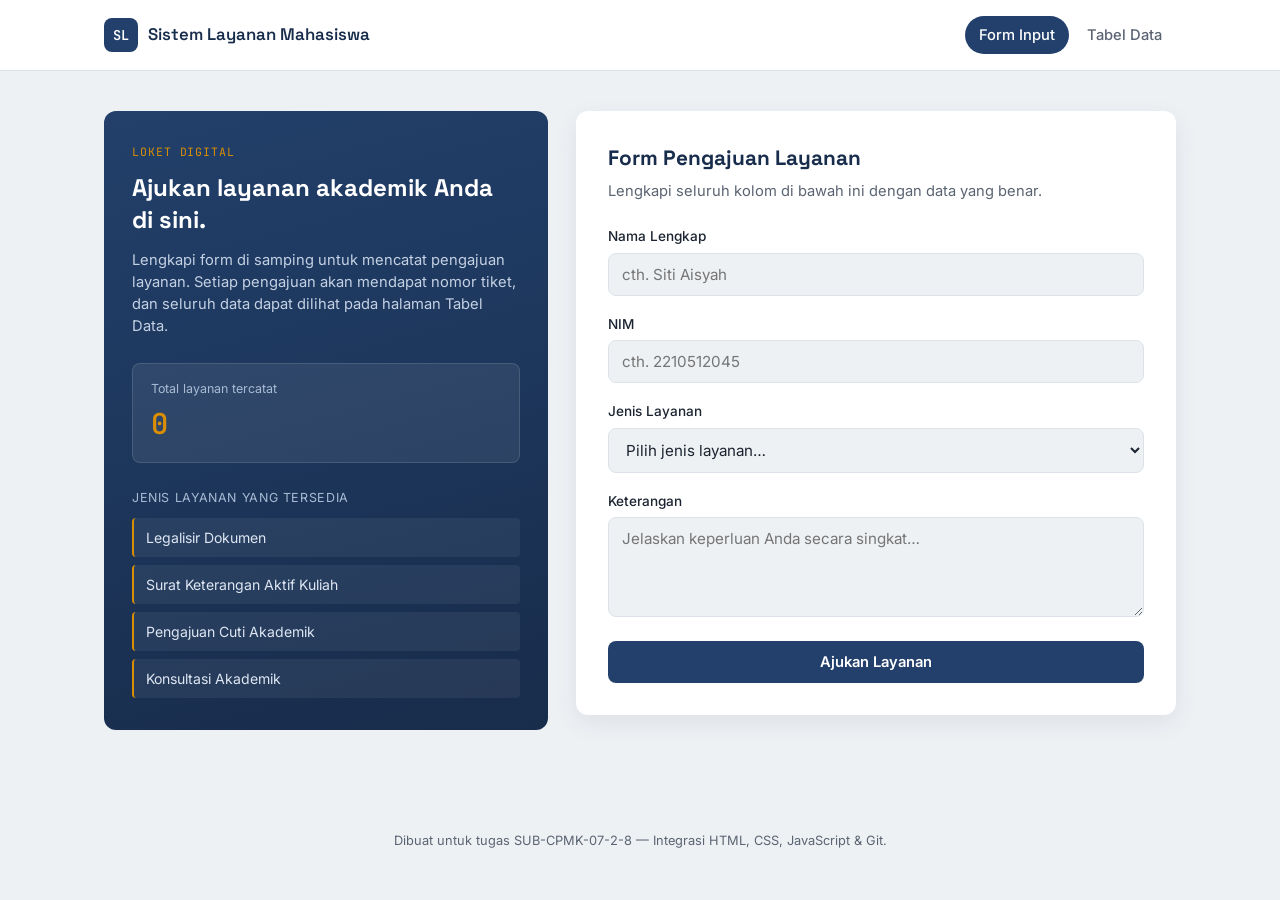
==== index.html @ f11bc456 "Initial commit: sistem layanan mahasiswa (form input + tabel data)" ====
<!DOCTYPE html>
<html lang="id">
<head>
  <meta charset="UTF-8" />
  <meta name="viewport" content="width=device-width, initial-scale=1.0" />
  <title>Form Layanan — Sistem Layanan Mahasiswa</title>
  <link rel="preconnect" href="https://fonts.googleapis.com" />
  <link rel="preconnect" href="https://fonts.gstatic.com" crossorigin />
  <link
    href="https://fonts.googleapis.com/css2?family=Space+Grotesk:wght@500;600;700&family=Inter:wght@400;500;600&family=JetBrains+Mono:wght@500;600&display=swap"
    rel="stylesheet"
  />
  <link rel="stylesheet" href="css/style.css" />
</head>
<body>
  <header class="site-header">
    <div class="site-header__inner">
      <a class="brand" href="index.html">
        <span class="brand__mark">SL</span>
        <span class="brand__text">Sistem Layanan Mahasiswa</span>
      </a>
      <nav class="site-nav">
        <a href="index.html" class="site-nav__link is-active">Form Input</a>
        <a href="data.html" class="site-nav__link">Tabel Data</a>
      </nav>
    </div>
  </header>

  <main class="layout">
    <aside class="info-panel">
      <p class="info-panel__eyebrow">Loket Digital</p>
      <h1 class="info-panel__title">Ajukan layanan akademik Anda di sini.</h1>
      <p class="info-panel__desc">
        Lengkapi form di samping untuk mencatat pengajuan layanan. Setiap
        pengajuan akan mendapat nomor tiket, dan seluruh data dapat dilihat
        pada halaman Tabel Data.
      </p>

      <dl class="info-panel__stats">
        <div>
          <dt>Total layanan tercatat</dt>
          <dd id="stat-total">0</dd>
        </div>
      </dl>

      <p class="info-panel__label">Jenis layanan yang tersedia</p>
      <ul class="info-panel__list">
        <li>Legalisir Dokumen</li>
        <li>Surat Keterangan Aktif Kuliah</li>
        <li>Pengajuan Cuti Akademik</li>
        <li>Konsultasi Akademik</li>
      </ul>
    </aside>

    <section class="form-card">
      <h2 class="form-card__title">Form Pengajuan Layanan</h2>
      <p class="form-card__subtitle">
        Lengkapi seluruh kolom di bawah ini dengan data yang benar.
      </p>

      <div id="form-error" class="form-error" hidden></div>

      <form id="form-layanan" novalidate>
        <div class="field">
          <label for="nama">Nama Lengkap</label>
          <input
            type="text"
            id="nama"
            name="nama"
            placeholder="cth. Siti Aisyah"
            autocomplete="name"
          />
        </div>

        <div class="field">
          <label for="nim">NIM</label>
          <input
            type="text"
            id="nim"
            name="nim"
            placeholder="cth. 2210512045"
            inputmode="numeric"
          />
        </div>

        <div class="field">
          <label for="jenisLayanan">Jenis Layanan</label>
          <select id="jenisLayanan" name="jenisLayanan">
            <option value="" selected disabled>Pilih jenis layanan…</option>
            <option value="Legalisir Dokumen">Legalisir Dokumen</option>
            <option value="Surat Keterangan Aktif Kuliah">
              Surat Keterangan Aktif Kuliah
            </option>
            <option value="Pengajuan Cuti Akademik">
              Pengajuan Cuti Akademik
            </option>
            <option value="Konsultasi Akademik">Konsultasi Akademik</option>
            <option value="Lainnya">Lainnya</option>
          </select>
        </div>

        <div class="field">
          <label for="keterangan">Keterangan</label>
          <textarea
            id="keterangan"
            name="keterangan"
            rows="4"
            placeholder="Jelaskan keperluan Anda secara singkat…"
          ></textarea>
        </div>

        <button type="submit" class="btn btn-primary">Ajukan Layanan</button>
      </form>

      <div
        id="ticket-confirmation"
        class="ticket-confirmation"
        hidden
      ></div>
    </section>
  </main>

  <footer class="site-footer">
    <p>Dibuat untuk tugas SUB-CPMK-07-2-8 — Integrasi HTML, CSS, JavaScript &amp; Git.</p>
  </footer>

  <script src="js/storage.js"></script>
  <script src="js/form.js"></script>
</body>
</html>
---- css/style.css ----
/* =========================================================
   Sistem Layanan Mahasiswa — Stylesheet
   Tema: "Loket Digital" — terinspirasi dari tiket antrean
   layanan di loket kampus.
   ========================================================= */

:root {
  /* Warna */
  --ink: #1b2430;
  --ink-soft: #5b6472;
  --paper: #ffffff;
  --bg: #eef1f4;
  --navy: #22406b;
  --navy-deep: #182c4b;
  --amber: #d98e04;
  --amber-soft: #fbeed2;
  --sage: #2f7d5c;
  --sage-soft: #e2f2ea;
  --danger: #b23a3a;
  --line: #dde2e8;

  /* Tipografi */
  --font-display: "Space Grotesk", "Segoe UI", sans-serif;
  --font-body: "Inter", "Segoe UI", sans-serif;
  --font-mono: "JetBrains Mono", "Courier New", monospace;

  /* Lainnya */
  --radius: 12px;
  --radius-sm: 8px;
  --shadow: 0 8px 24px rgba(24, 44, 75, 0.08);
}

* {
  box-sizing: border-box;
}

html,
body {
  margin: 0;
  padding: 0;
}

body {
  background: var(--bg);
  color: var(--ink);
  font-family: var(--font-body);
  line-height: 1.5;
  -webkit-font-smoothing: antialiased;
}

h1,
h2,
h3 {
  font-family: var(--font-display);
  margin: 0;
  color: var(--navy-deep);
}

a {
  color: inherit;
}

button {
  font-family: inherit;
}

:focus-visible {
  outline: 2px solid var(--amber);
  outline-offset: 2px;
}

/* ---------- Header & Navigasi ---------- */

.site-header {
  background: var(--paper);
  border-bottom: 1px solid var(--line);
  position: sticky;
  top: 0;
  z-index: 10;
}

.site-header__inner {
  max-width: 1120px;
  margin: 0 auto;
  padding: 16px 24px;
  display: flex;
  align-items: center;
  justify-content: space-between;
  gap: 16px;
  flex-wrap: wrap;
}

.brand {
  display: flex;
  align-items: center;
  gap: 10px;
  text-decoration: none;
  color: var(--navy-deep);
}

.brand__mark {
  display: grid;
  place-items: center;
  width: 34px;
  height: 34px;
  border-radius: var(--radius-sm);
  background: var(--navy);
  color: #fff;
  font-family: var(--font-mono);
  font-weight: 600;
  font-size: 0.85rem;
}

.brand__text {
  font-family: var(--font-display);
  font-weight: 600;
  font-size: 1.05rem;
}

.site-nav {
  display: flex;
  gap: 4px;
}

.site-nav__link {
  text-decoration: none;
  color: var(--ink-soft);
  font-weight: 500;
  font-size: 0.92rem;
  padding: 8px 14px;
  border-radius: 999px;
  transition: background 0.15s ease, color 0.15s ease;
}

.site-nav__link:hover {
  background: var(--bg);
  color: var(--ink);
}

.site-nav__link.is-active {
  background: var(--navy);
  color: #fff;
}

/* ---------- Layout halaman Form ---------- */

.layout {
  max-width: 1120px;
  margin: 0 auto;
  padding: 40px 24px 64px;
  display: grid;
  grid-template-columns: 0.85fr 1.15fr;
  gap: 28px;
  align-items: start;
}

.info-panel {
  background: linear-gradient(165deg, var(--navy) 0%, var(--navy-deep) 100%);
  color: #eaf0f8;
  border-radius: var(--radius);
  padding: 32px 28px;
  position: sticky;
  top: 88px;
}

.info-panel__eyebrow {
  font-family: var(--font-mono);
  text-transform: uppercase;
  letter-spacing: 0.08em;
  font-size: 0.72rem;
  color: var(--amber);
  margin: 0 0 12px;
}

.info-panel__title {
  font-size: 1.5rem;
  line-height: 1.3;
  color: #fff;
}

.info-panel__desc {
  font-size: 0.92rem;
  color: #c4d1e3;
  margin: 14px 0 26px;
}

.info-panel__stats {
  margin: 0 0 26px;
  padding: 16px 18px;
  background: rgba(255, 255, 255, 0.08);
  border-radius: var(--radius-sm);
  border: 1px solid rgba(255, 255, 255, 0.12);
}

.info-panel__stats dt {
  font-size: 0.78rem;
  color: #a9bbd4;
}

.info-panel__stats dd {
  margin: 4px 0 0;
  font-family: var(--font-mono);
  font-size: 1.8rem;
  font-weight: 600;
  color: var(--amber);
}

.info-panel__label {
  font-size: 0.78rem;
  color: #a9bbd4;
  margin: 0 0 10px;
  text-transform: uppercase;
  letter-spacing: 0.05em;
}

.info-panel__list {
  list-style: none;
  margin: 0;
  padding: 0;
  display: flex;
  flex-direction: column;
  gap: 8px;
}

.info-panel__list li {
  font-size: 0.88rem;
  padding: 9px 12px;
  background: rgba(255, 255, 255, 0.06);
  border-left: 2px solid var(--amber);
  border-radius: 4px;
  color: #dde6f2;
}

/* ---------- Kartu Form ---------- */

.form-card {
  background: var(--paper);
  border-radius: var(--radius);
  padding: 32px;
  box-shadow: var(--shadow);
}

.form-card__title {
  font-size: 1.3rem;
}

.form-card__subtitle {
  color: var(--ink-soft);
  font-size: 0.92rem;
  margin: 6px 0 24px;
}

.form-error {
  background: #fbeaea;
  border: 1px solid #f0c6c6;
  color: var(--danger);
  padding: 12px 14px;
  border-radius: var(--radius-sm);
  font-size: 0.88rem;
  margin-bottom: 18px;
}

.field {
  margin-bottom: 18px;
}

.field label {
  display: block;
  font-size: 0.85rem;
  font-weight: 500;
  margin-bottom: 6px;
  color: var(--ink);
}

.field input,
.field select,
.field textarea {
  width: 100%;
  padding: 11px 13px;
  font-size: 0.95rem;
  font-family: inherit;
  color: var(--ink);
  background: var(--bg);
  border: 1px solid var(--line);
  border-radius: var(--radius-sm);
  transition: border-color 0.15s ease, background 0.15s ease;
}

.field input:focus,
.field select:focus,
.field textarea:focus {
  outline: none;
  border-color: var(--navy);
  background: var(--paper);
}

.field textarea {
  resize: vertical;
  min-height: 90px;
}

/* ---------- Tombol ---------- */

.btn {
  display: inline-flex;
  align-items: center;
  justify-content: center;
  gap: 8px;
  padding: 11px 22px;
  font-size: 0.92rem;
  font-weight: 600;
  border-radius: var(--radius-sm);
  border: 1px solid transparent;
  cursor: pointer;
  text-decoration: none;
  transition: transform 0.1s ease, background 0.15s ease, box-shadow 0.15s ease;
}

.btn:active {
  transform: translateY(1px);
}

.btn-primary {
  background: var(--navy);
  color: #fff;
  width: 100%;
}

.btn-primary:hover {
  background: var(--navy-deep);
}

.btn-secondary {
  background: var(--amber-soft);
  color: #7a5504;
  margin-top: 14px;
}

.btn-secondary:hover {
  background: #f6e2b0;
}

.btn-danger-outline {
  background: transparent;
  color: var(--danger);
  border-color: #e3bcbc;
}

.btn-danger-outline:hover {
  background: #fbeaea;
}

/* ---------- Tiket Konfirmasi (elemen signature) ---------- */

.ticket-confirmation {
  margin-top: 28px;
  animation: fadeIn 0.25s ease;
}

@keyframes fadeIn {
  from {
    opacity: 0;
    transform: translateY(6px);
  }
  to {
    opacity: 1;
    transform: translateY(0);
  }
}

.ticket-stub {
  position: relative;
  background: var(--bg);
  border: 1px dashed #b9c3d0;
  border-radius: var(--radius);
  padding: 22px 24px;
  text-align: center;
}

.ticket-stub::before,
.ticket-stub::after {
  content: "";
  position: absolute;
  width: 20px;
  height: 20px;
  background: var(--paper);
  border: 1px solid var(--line);
  border-radius: 50%;
  top: 50%;
  transform: translateY(-50%);
}

.ticket-stub::before {
  left: -11px;
}

.ticket-stub::after {
  right: -11px;
}

.ticket-label {
  margin: 0;
  font-size: 0.78rem;
  text-transform: uppercase;
  letter-spacing: 0.06em;
  color: var(--ink-soft);
}

.ticket-number {
  font-family: var(--font-mono);
  font-size: 2rem;
  font-weight: 600;
  color: var(--navy);
  margin: 4px 0 16px;
  letter-spacing: 0.03em;
}

.ticket-detail {
  display: grid;
  grid-template-columns: auto 1fr;
  gap: 6px 14px;
  text-align: left;
  max-width: 320px;
  margin: 0 auto 18px;
  padding-top: 16px;
  border-top: 1px dashed #b9c3d0;
}

.ticket-detail dt {
  font-size: 0.8rem;
  color: var(--ink-soft);
}

.ticket-detail dd {
  margin: 0;
  font-size: 0.86rem;
  font-weight: 500;
}

/* ---------- Halaman Tabel ---------- */

.table-page {
  max-width: 1120px;
  margin: 0 auto;
  padding: 40px 24px 64px;
}

.table-page__header {
  display: flex;
  justify-content: space-between;
  align-items: flex-end;
  flex-wrap: wrap;
  gap: 16px;
  margin-bottom: 24px;
}

.table-page__header h1 {
  font-size: 1.5rem;
}

.muted {
  color: var(--ink-soft);
  font-size: 0.9rem;
  margin: 6px 0 0;
}

.table-toolbar {
  display: flex;
  gap: 10px;
}

.table-toolbar input[type="search"] {
  padding: 10px 14px;
  border: 1px solid var(--line);
  border-radius: var(--radius-sm);
  font-size: 0.88rem;
  min-width: 220px;
  background: var(--paper);
}

.table-toolbar input[type="search"]:focus {
  outline: none;
  border-color: var(--navy);
}

.table-wrapper {
  background: var(--paper);
  border-radius: var(--radius);
  box-shadow: var(--shadow);
  overflow-x: auto;
}

table {
  width: 100%;
  border-collapse: collapse;
  min-width: 720px;
}

thead th {
  text-align: left;
  font-size: 0.74rem;
  text-transform: uppercase;
  letter-spacing: 0.05em;
  color: var(--ink-soft);
  padding: 14px 18px;
  border-bottom: 1px solid var(--line);
  white-space: nowrap;
}

tbody td {
  padding: 14px 18px;
  border-bottom: 1px solid var(--line);
  font-size: 0.88rem;
  vertical-align: top;
}

tbody tr:last-child td {
  border-bottom: none;
}

tbody tr:hover {
  background: var(--bg);
}

.ticket-badge {
  font-family: var(--font-mono);
  font-size: 0.8rem;
  font-weight: 600;
  color: var(--navy);
  background: #e7ecf3;
  padding: 4px 9px;
  border-radius: 6px;
  border-left: 3px solid var(--amber);
  white-space: nowrap;
}

.pill {
  display: inline-block;
  font-size: 0.78rem;
  font-weight: 500;
  color: var(--sage);
  background: var(--sage-soft);
  padding: 4px 10px;
  border-radius: 999px;
  white-space: nowrap;
}

.btn-icon {
  width: 30px;
  height: 30px;
  border-radius: 50%;
  border: 1px solid var(--line);
  background: var(--paper);
  color: var(--danger);
  cursor: pointer;
  font-size: 0.85rem;
  line-height: 1;
  transition: background 0.15s ease, border-color 0.15s ease;
}

.btn-icon:hover {
  background: #fbeaea;
  border-color: #e3bcbc;
}

.empty-state {
  background: var(--paper);
  border: 1px dashed var(--line);
  border-radius: var(--radius);
  padding: 56px 24px;
  text-align: center;
  color: var(--ink-soft);
}

.empty-state p {
  margin: 0 0 18px;
}

.empty-state .btn {
  display: inline-flex;
}

/* ---------- Footer ---------- */

.site-footer {
  text-align: center;
  color: var(--ink-soft);
  font-size: 0.8rem;
  padding: 24px;
}

/* ---------- Responsif ---------- */

@media (max-width: 900px) {
  .layout {
    grid-template-columns: 1fr;
  }

  .info-panel {
    position: static;
  }
}

@media (max-width: 600px) {
  .site-header__inner {
    padding: 14px 18px;
  }

  .brand__text {
    font-size: 0.92rem;
  }

  .layout,
  .table-page {
    padding: 24px 16px 48px;
  }

  .form-card {
    padding: 22px;
  }

  .table-page__header {
    flex-direction: column;
    align-items: stretch;
  }

  .table-toolbar {
    flex-direction: column;
  }

  .table-toolbar input[type="search"] {
    min-width: 0;
  }

  .ticket-number {
    font-size: 1.6rem;
  }
}

@media (prefers-reduced-motion: reduce) {
  * {
    animation: none !important;
    transition: none !important;
  }
}
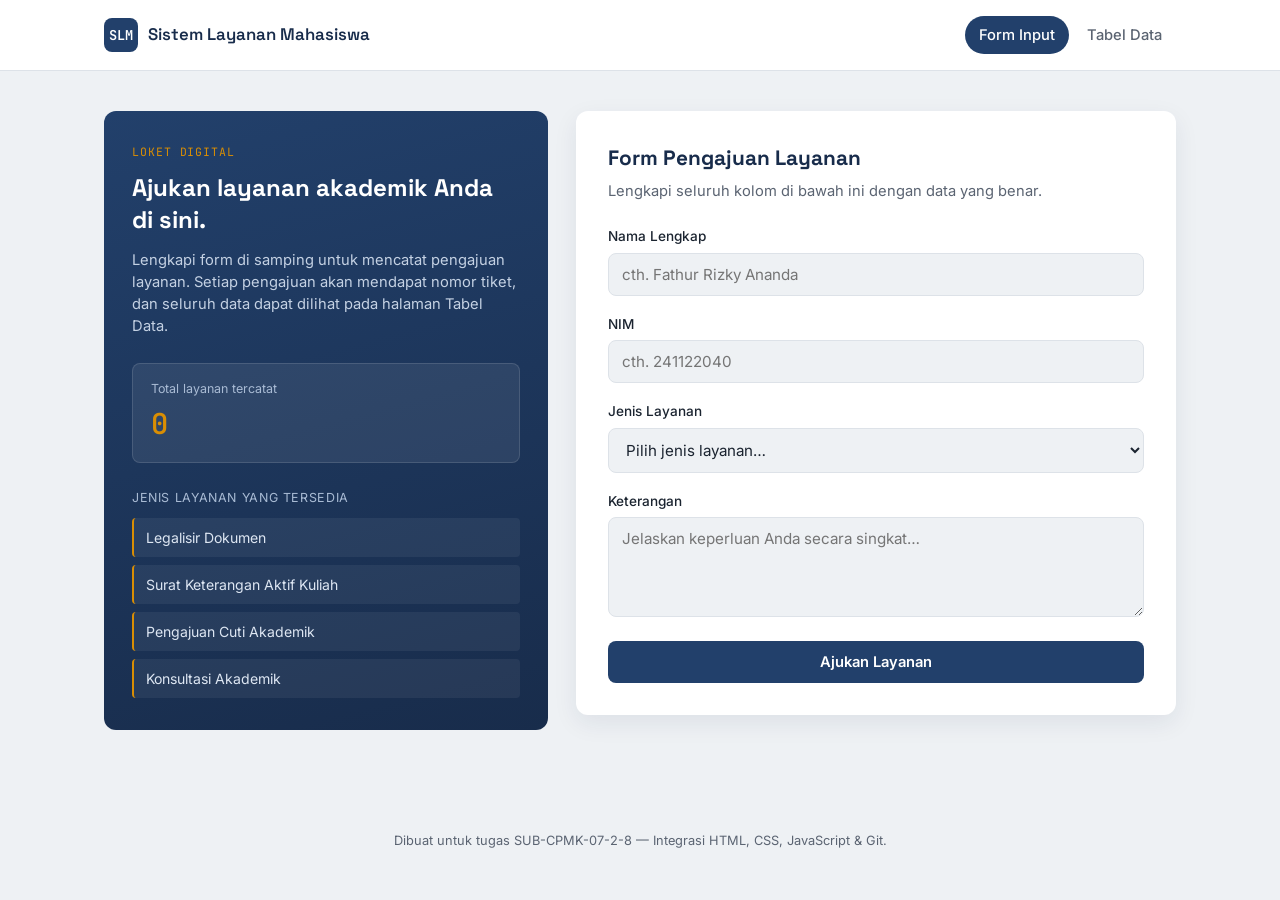
==== commit 73239235: "SUB-CPMK-07-2-8" ====
--- a/index.html
+++ b/index.html
@@ -16,7 +16,7 @@
   <header class="site-header">
     <div class="site-header__inner">
       <a class="brand" href="index.html">
-        <span class="brand__mark">SL</span>
+        <span class="brand__mark">SLM</span>
         <span class="brand__text">Sistem Layanan Mahasiswa</span>
       </a>
       <nav class="site-nav">
@@ -67,7 +67,7 @@
             type="text"
             id="nama"
             name="nama"
-            placeholder="cth. Siti Aisyah"
+            placeholder="cth. Fathur Rizky Ananda"
             autocomplete="name"
           />
         </div>
@@ -78,7 +78,7 @@
             type="text"
             id="nim"
             name="nim"
-            placeholder="cth. 2210512045"
+            placeholder="cth. 241122040"
             inputmode="numeric"
           />
         </div>
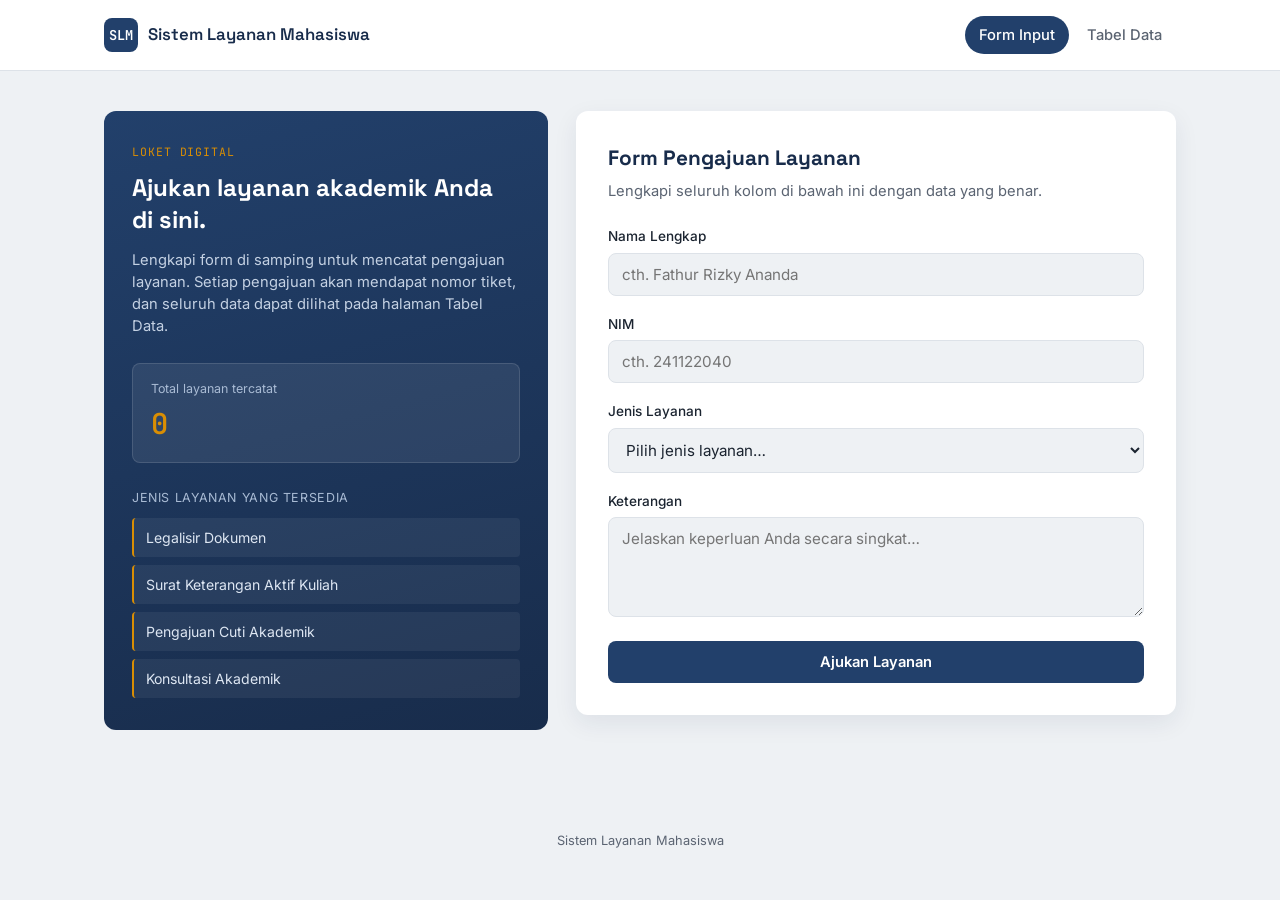
==== commit 13984a8c: "SUB-CPMK-07-2-8" ====
--- a/index.html
+++ b/index.html
@@ -121,7 +121,7 @@
   </main>
 
   <footer class="site-footer">
-    <p>Dibuat untuk tugas SUB-CPMK-07-2-8 — Integrasi HTML, CSS, JavaScript &amp; Git.</p>
+    <p>Sistem Layanan Mahasiswa</p>
   </footer>
 
   <script src="js/storage.js"></script>
--- a/css/style.css
+++ b/css/style.css
@@ -1,9 +1,3 @@
-/* =========================================================
-   Sistem Layanan Mahasiswa — Stylesheet
-   Tema: "Loket Digital" — terinspirasi dari tiket antrean
-   layanan di loket kampus.
-   ========================================================= */
-
 :root {
   /* Warna */
   --ink: #1b2430;
